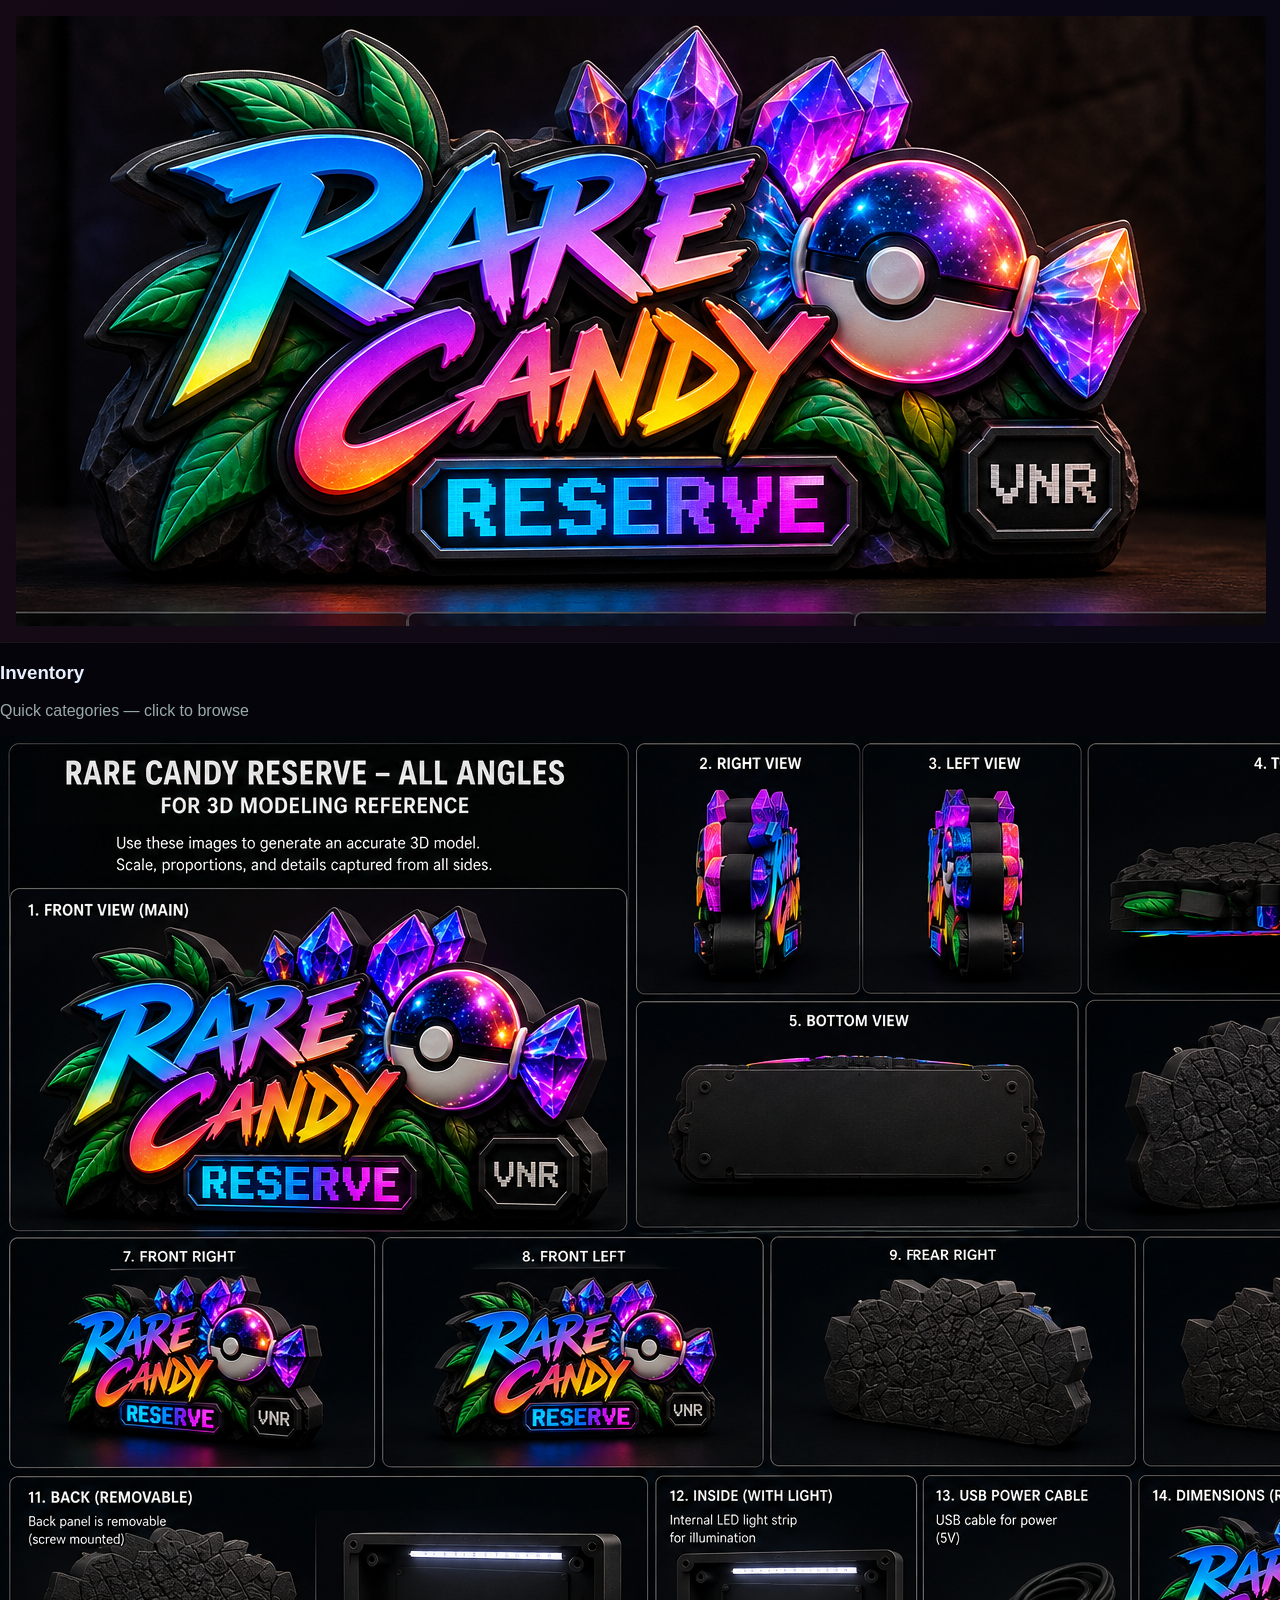
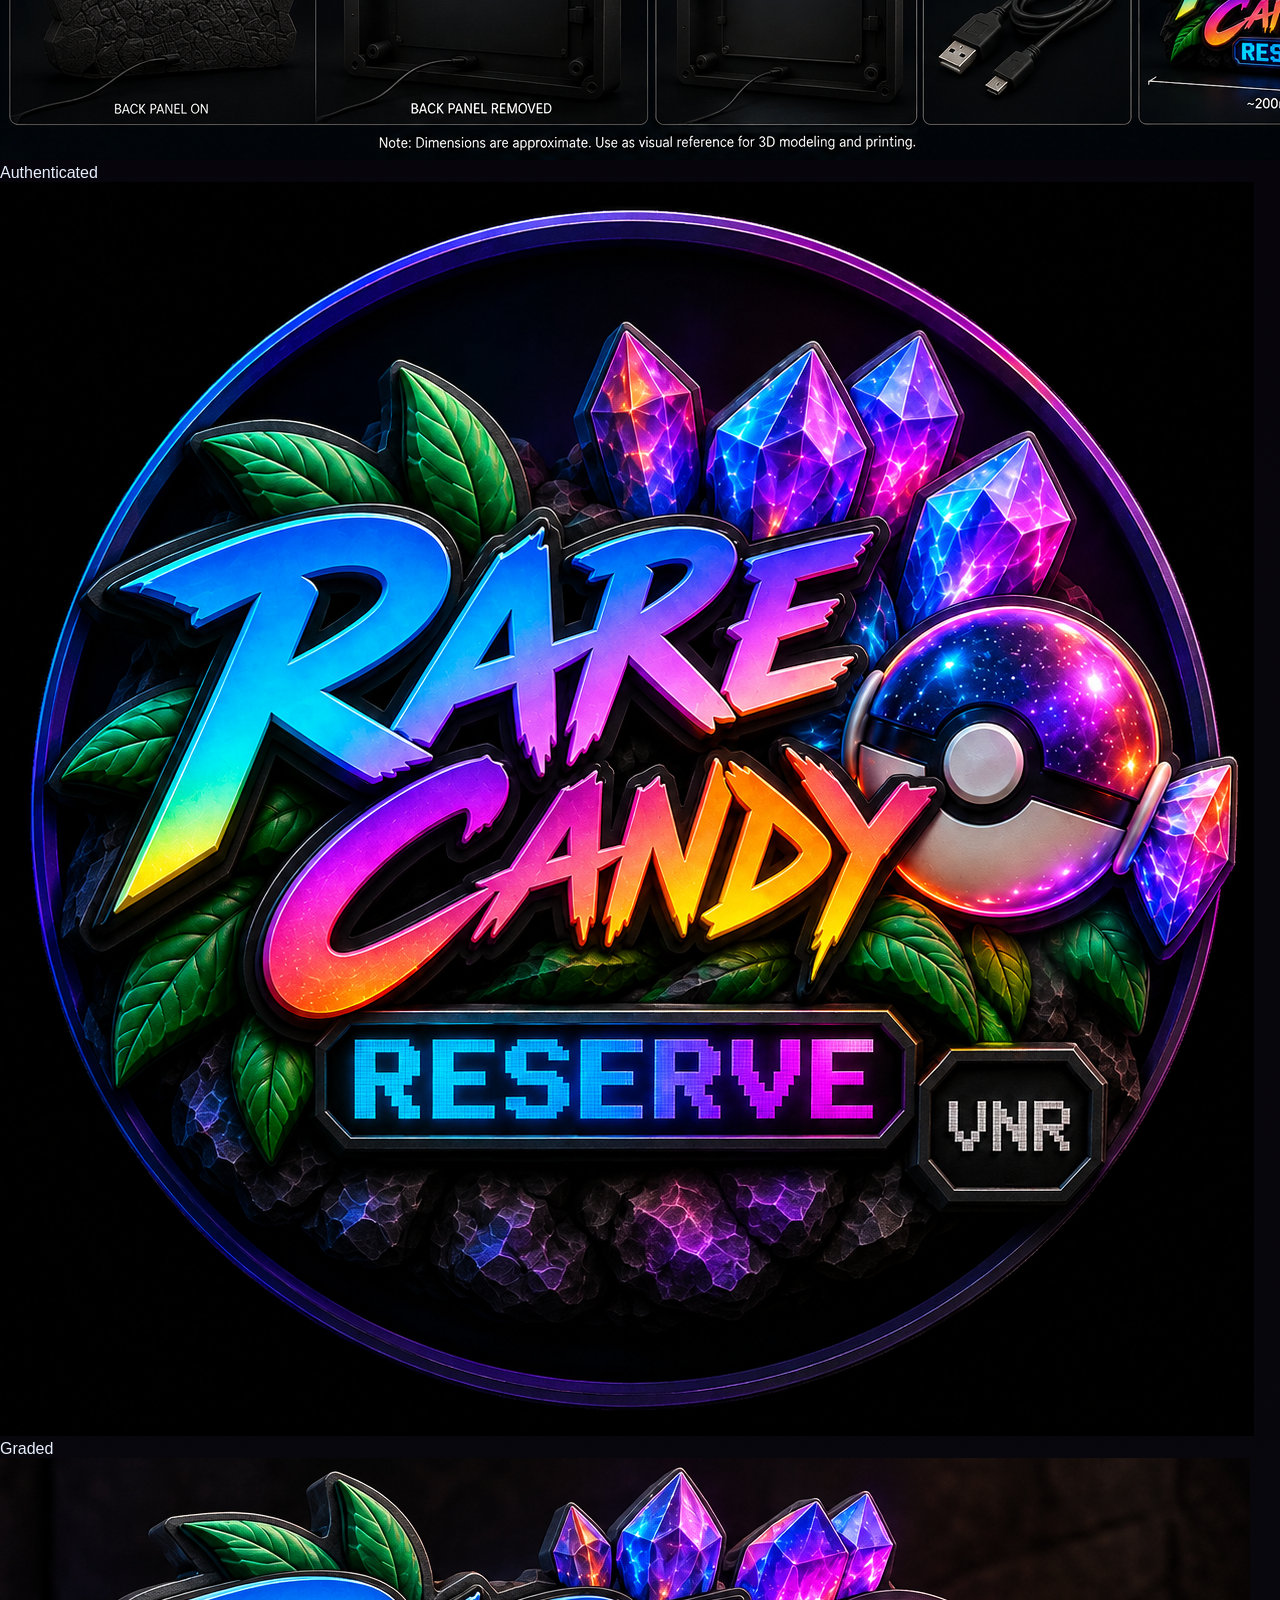
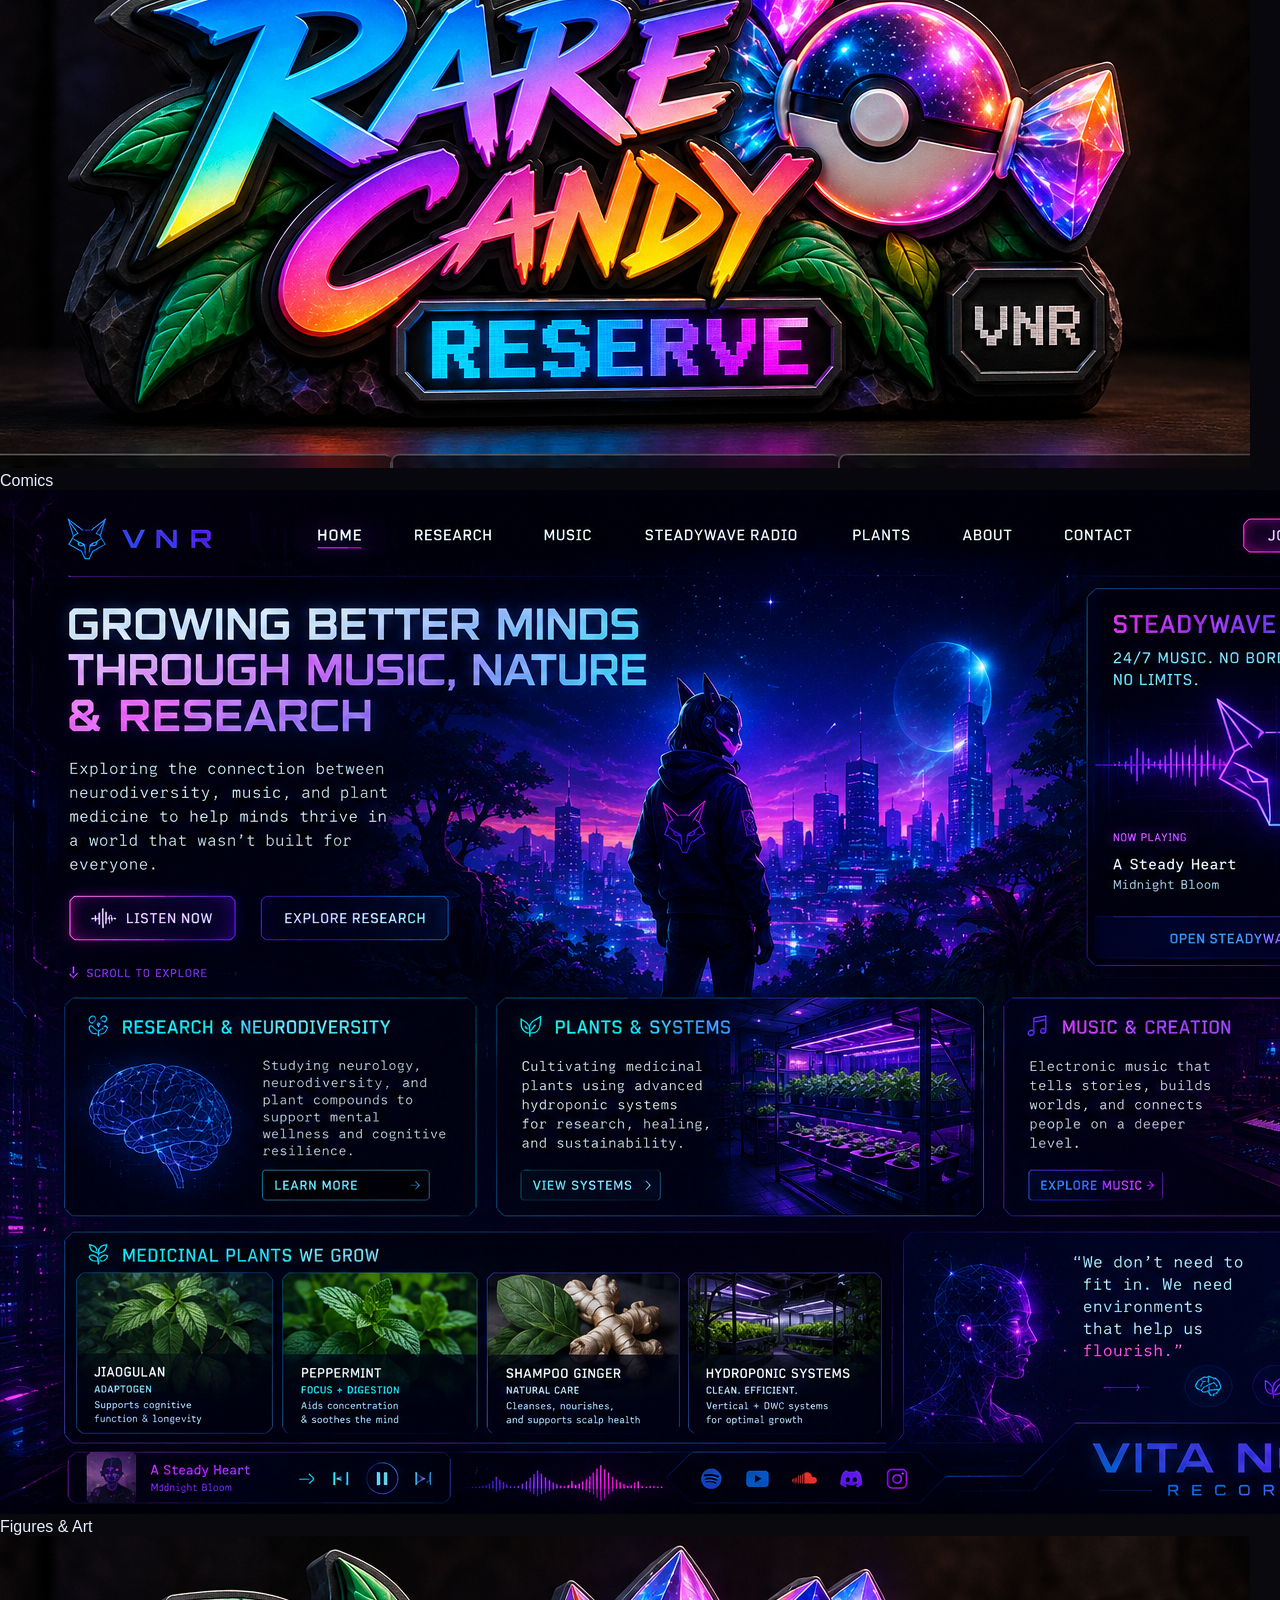
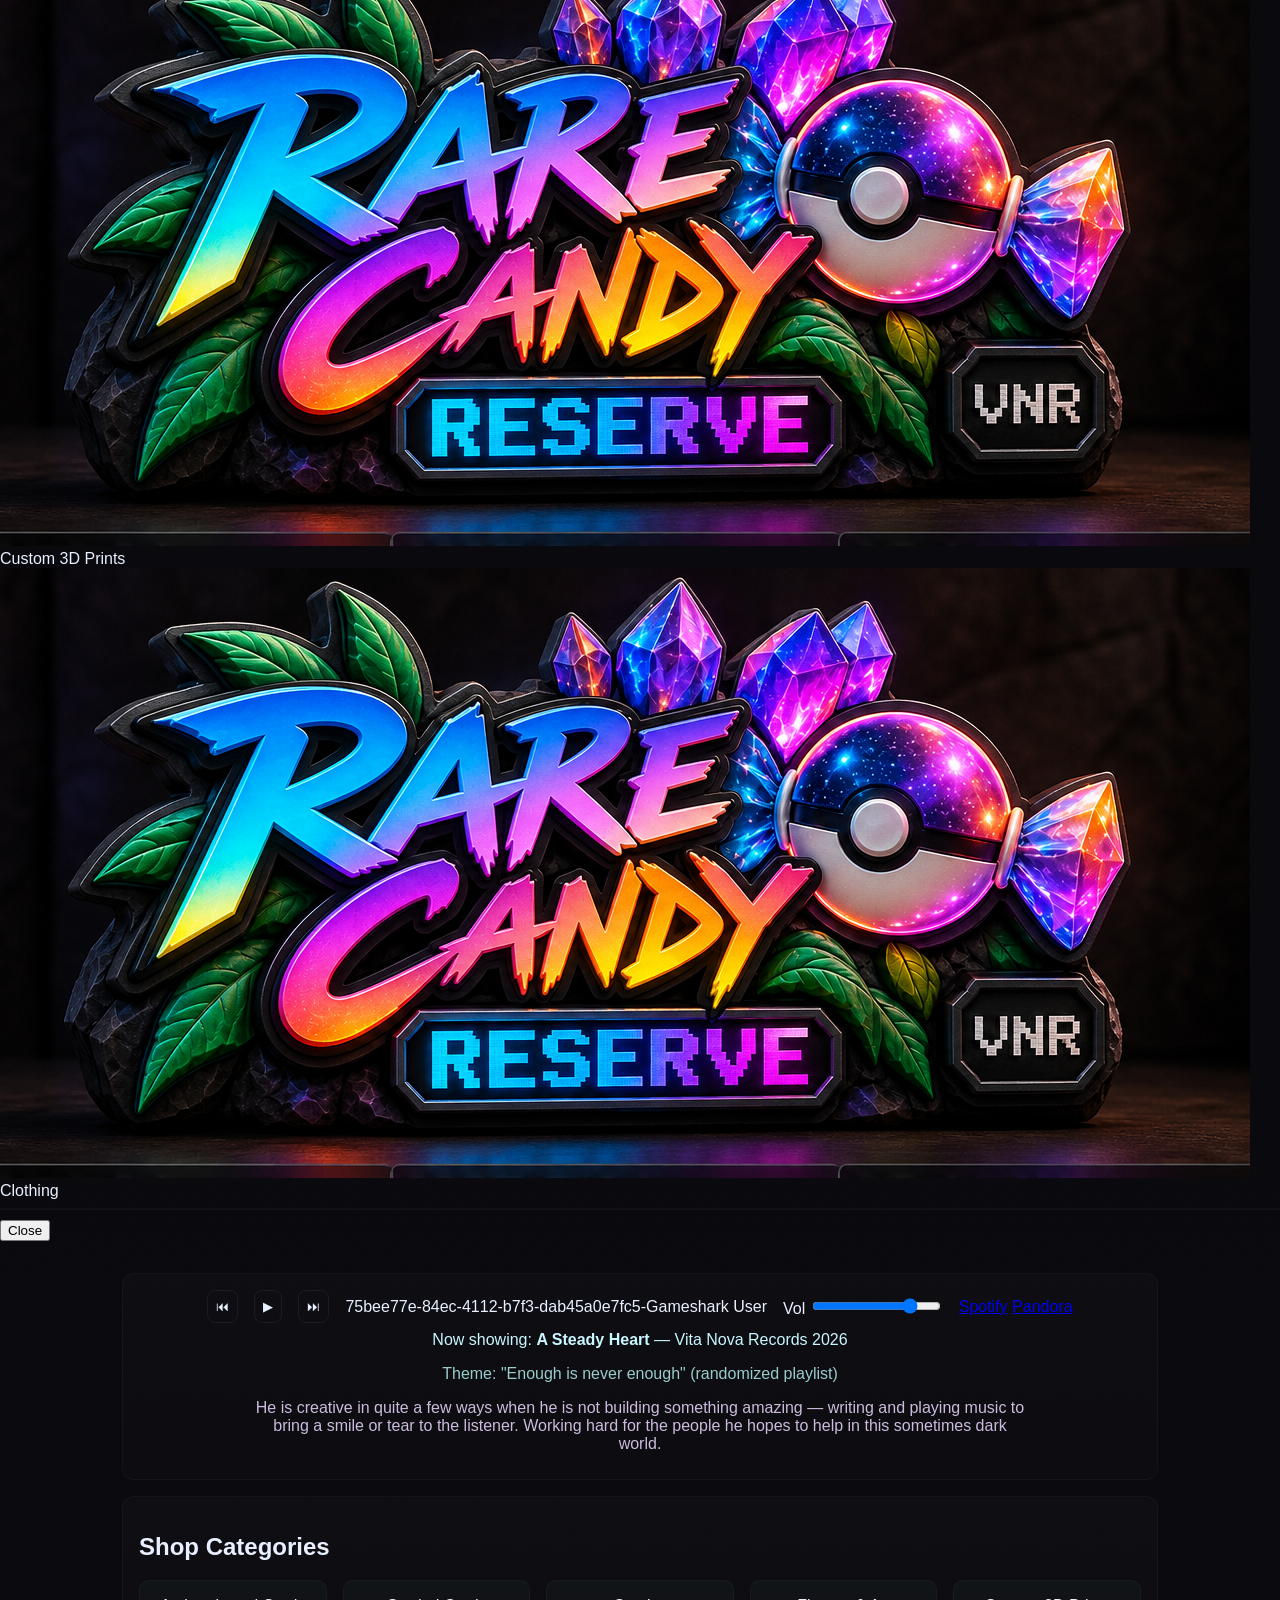
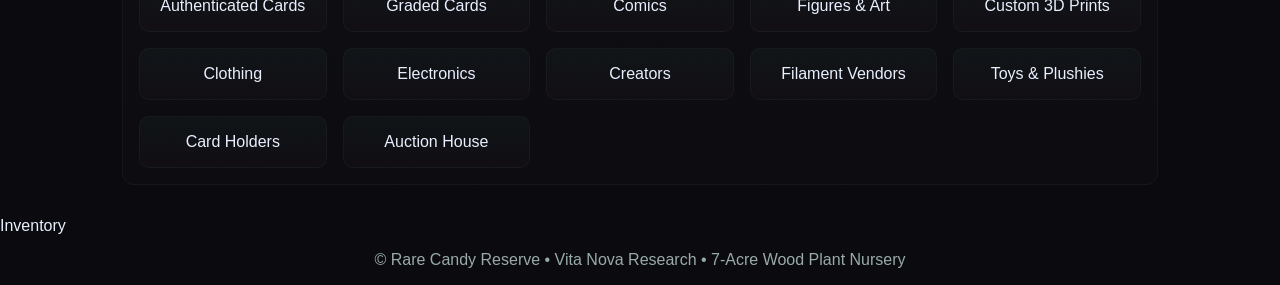
==== production-locked/index.html @ 30274543 "Separate production and dev environments with password protection STRUCTURE: - /public → Production " ====
<!doctype html>
<html>
<head>
  <meta charset="utf-8">
  <meta name="viewport" content="width=device-width,initial-scale=1">
  <title>Rare Candy Reserve</title>
  <link rel="stylesheet" href="/css/styles.css">
</head>
<body>
  <header>
    <img class="banner" src="/images/a75ab98a-c055-41bf-a08e-fecf8aa1abee-Rare_Candy_Reserve_LOGO.png" alt="banner">
    <div class="header-row">
      <button class="inv-toggle" id="invToggle">☰</button>
      <img class="logo" src="/images/a75ab98a-c055-41bf-a08e-fecf8aa1abee-Rare_Candy_Reserve_LOGO.png" alt="logo">
      <nav>
        <a href="/">Home</a>
        <a href="/products.html">Products</a>
        <a href="/music.html">Music</a>
        <a href="/submit.html">Submit</a>
        <a href="/auction.html">Auction House</a>
      </nav>
    </div>
  </header>

  <!-- Inventory Drawer -->
  <aside class="inv-drawer" id="invDrawer" aria-hidden="true">
    <h3>Inventory</h3>
    <p style="color:#9aa;margin-top:0">Quick categories — click to browse</p>
    <div class="inv-grid">
      <div class="inv-item"><img src="/images/b8409556-b488-456b-b63f-2fbba1039b8f-049a0d2b-37d8-4207-aa34-a57dd5098146.png" alt="Auth"><div>Authenticated</div></div>
      <div class="inv-item"><img src="/images/fd22ed70-971a-435a-bdc3-5b7d048ee5c9-Rare_candy_reserve_500kb.png" alt="Cards"><div>Graded</div></div>
      <div class="inv-item"><img src="/images/c60bf3e9-5941-49d8-a0d4-d354d3a51807-Rare_Candy_Reserve_LOGO.png" alt="Comics"><div>Comics</div></div>
      <div class="inv-item"><img src="/images/dc9abfcb-eb16-4161-9792-5bff73e42560-VNR_website_design.png" alt="Figures"><div>Figures & Art</div></div>
      <div class="inv-item"><img src="/images/logo.png" alt="3D"><div>Custom 3D Prints</div></div>
      <div class="inv-item"><img src="/images/logo.png" alt="Clothing"><div>Clothing</div></div>
    </div>
    <hr style="border-color:rgba(255,255,255,0.03)">
    <div style="margin-top:0.6rem"><button class="button-ghost" id="closeInv">Close</button></div>
  </aside>

  <main class="container">
    <section class="card">
      <div class="player">
        <button id="prevBtn">⏮</button>
        <button id="playBtn">▶</button>
        <button id="nextBtn">⏭</button>
        <div class="title" id="trackInfo">Loading...</div>
        <label>Vol <input id="vol" type="range" min="0" max="1" step="0.01" value="0.8"></label>
        <div class="socials">
          <a class="spotify" href="https://open.spotify.com/artist/5Yu8YngzEdVTot78vdFgnB?si=Mqjo7Sk_QTSaHr73mWOELQ" target="_blank">Spotify</a>
          <a class="pandora" href="https://www.pandora.com/artist/a-steady-heart/ARpnXxfJ9zZrbK6" target="_blank">Pandora</a>
        </div>
      </div>
      <p style="text-align:center;margin-top:0.5rem;color:#c9f7ff">Now showing: <strong>A Steady Heart</strong> — Vita Nova Records 2026</p>
      <p style="text-align:center;color:#9cc">Theme: "Enough is never enough" (randomized playlist)</p>
      <p style="text-align:center;color:#cbd;max-width:780px;margin:0.6rem auto">He is creative in quite a few ways when he is not building something amazing — writing and playing music to bring a smile or tear to the listener. Working hard for the people he hopes to help in this sometimes dark world.</p>
    </section>

    <section class="card">
      <h2>Shop Categories</h2>
      <div class="grid">
        <div class="cat">Authenticated Cards</div>
        <div class="cat">Graded Cards</div>
        <div class="cat">Comics</div>
        <div class="cat">Figures & Art</div>
        <div class="cat">Custom 3D Prints</div>
        <div class="cat">Clothing</div>
        <div class="cat">Electronics</div>
        <div class="cat">Creators</div>
        <div class="cat">Filament Vendors</div>
        <div class="cat">Toys & Plushies</div>
        <div class="cat">Card Holders</div>
        <div class="cat">Auction House</div>
      </div>
    </section>

  </main>
  <div class="hud neon-outline">Inventory</div>
  <footer class="footer">© Rare Candy Reserve • Vita Nova Research • 7-Acre Wood Plant Nursery</footer>

<script>
// Player + playlist control (randomized)
(async function(){
  try{
    const resp = await fetch('/music/playlist.json');
    const list = await resp.json();
    if(!list || list.length===0){ document.getElementById('trackInfo').textContent='No tracks found'; return }
    // shuffle
    for (let i = list.length - 1; i > 0; i--) { const j = Math.floor(Math.random() * (i + 1)); [list[i], list[j]] = [list[j], list[i]] }
    let idx = 0; const audio = new Audio(list[0].file);
    const info = document.getElementById('trackInfo'); const playBtn = document.getElementById('playBtn'); const prevBtn = document.getElementById('prevBtn'); const nextBtn = document.getElementById('nextBtn'); const vol = document.getElementById('vol');
    function update(){ info.textContent = list[idx].title; audio.src = list[idx].file }
    update(); audio.volume = parseFloat(vol.value||0.8);
    playBtn.addEventListener('click', ()=> { if(audio.paused) { audio.play(); playBtn.textContent='⏸' } else { audio.pause(); playBtn.textContent='▶' } })
    prevBtn.addEventListener('click', ()=>{ idx = (idx-1+list.length)%list.length; update(); audio.play(); playBtn.textContent='⏸' })
    nextBtn.addEventListener('click', ()=>{ idx = (idx+1)%list.length; update(); audio.play(); playBtn.textContent='⏸' })
    vol.addEventListener('input', ()=>{ audio.volume = parseFloat(vol.value) })
    audio.addEventListener('ended', ()=>{ idx = (idx+1)%list.length; update(); audio.play() })
  } catch(e){ console.error(e); document.getElementById('trackInfo').textContent='Player error' }
})();

// Inventory drawer toggle
const invToggle = document.getElementById('invToggle'); const invDrawer = document.getElementById('invDrawer'); const closeInv = document.getElementById('closeInv');
invToggle.addEventListener('click', ()=>{ const open = invDrawer.classList.toggle('open'); invDrawer.setAttribute('aria-hidden', (!open).toString()) })
if (closeInv) closeInv.addEventListener('click', ()=>{ invDrawer.classList.remove('open'); invDrawer.setAttribute('aria-hidden','true') })

// Simple keyboard shortcut: I to toggle
document.addEventListener('keydown', (e)=>{ if(e.key.toLowerCase()==='i'){ invDrawer.classList.toggle('open') } })
</script>
</body>
</html>
---- css/styles.css ----
﻿:root{--bg:#0b0b0f;--card:#0f0f16;--accent1:#ff6bcb;--accent2:#6b6bff;--accent3:#6bffdf}
*{box-sizing:border-box}
body{font-family:Segoe UI,Arial,Helvetica,sans-serif;margin:0;background:linear-gradient(180deg,#05030a, #0b0b0f);color:#e8f0ff}
header{display:flex;align-items:center;gap:1rem;padding:1rem;background:linear-gradient(90deg, rgba(255,107,203,0.06), rgba(107,107,255,0.04));border-bottom:1px solid rgba(255,255,255,0.03)}
header img.logo{height:84px}
nav{margin-left:auto}
nav a{color:var(--accent2);text-decoration:none;margin-left:1rem;padding:0.25rem 0.5rem;border-radius:8px}
.hero{padding:2rem;text-align:center;background:linear-gradient(135deg, rgba(107,107,255,0.06), rgba(255,107,203,0.04));border-radius:12px;margin:1rem}
h1{font-size:2.2rem;color:#ffd6ff;text-shadow:0 4px 18px rgba(107,0,255,0.18)}
section.card{background:linear-gradient(180deg, rgba(255,255,255,0.02), rgba(255,255,255,0.01));border:1px solid rgba(255,255,255,0.03);padding:1rem;border-radius:12px;margin:1rem}
.container{max-width:1100px;margin:0 auto;padding:1rem}
.grid{display:grid;grid-template-columns:repeat(auto-fit,minmax(180px,1fr));gap:1rem}
.cat{background:linear-gradient(180deg, rgba(107,255,223,0.03), rgba(255,107,203,0.02));padding:1rem;border-radius:10px;text-align:center;border:1px solid rgba(255,255,255,0.03)}
.buy-button{display:inline-block;padding:0.6rem 1rem;background:linear-gradient(90deg,var(--accent1),var(--accent2));color:#071022;border-radius:10px;text-decoration:none;font-weight:700}
.player{display:flex;align-items:center;gap:1rem;justify-content:center}
.player button{background:transparent;border:1px solid rgba(255,255,255,0.06);color:#e8f0ff;padding:0.5rem;border-radius:8px}
.player .title{min-width:260px}
.footer{padding:1rem;text-align:center;color:#9aa}
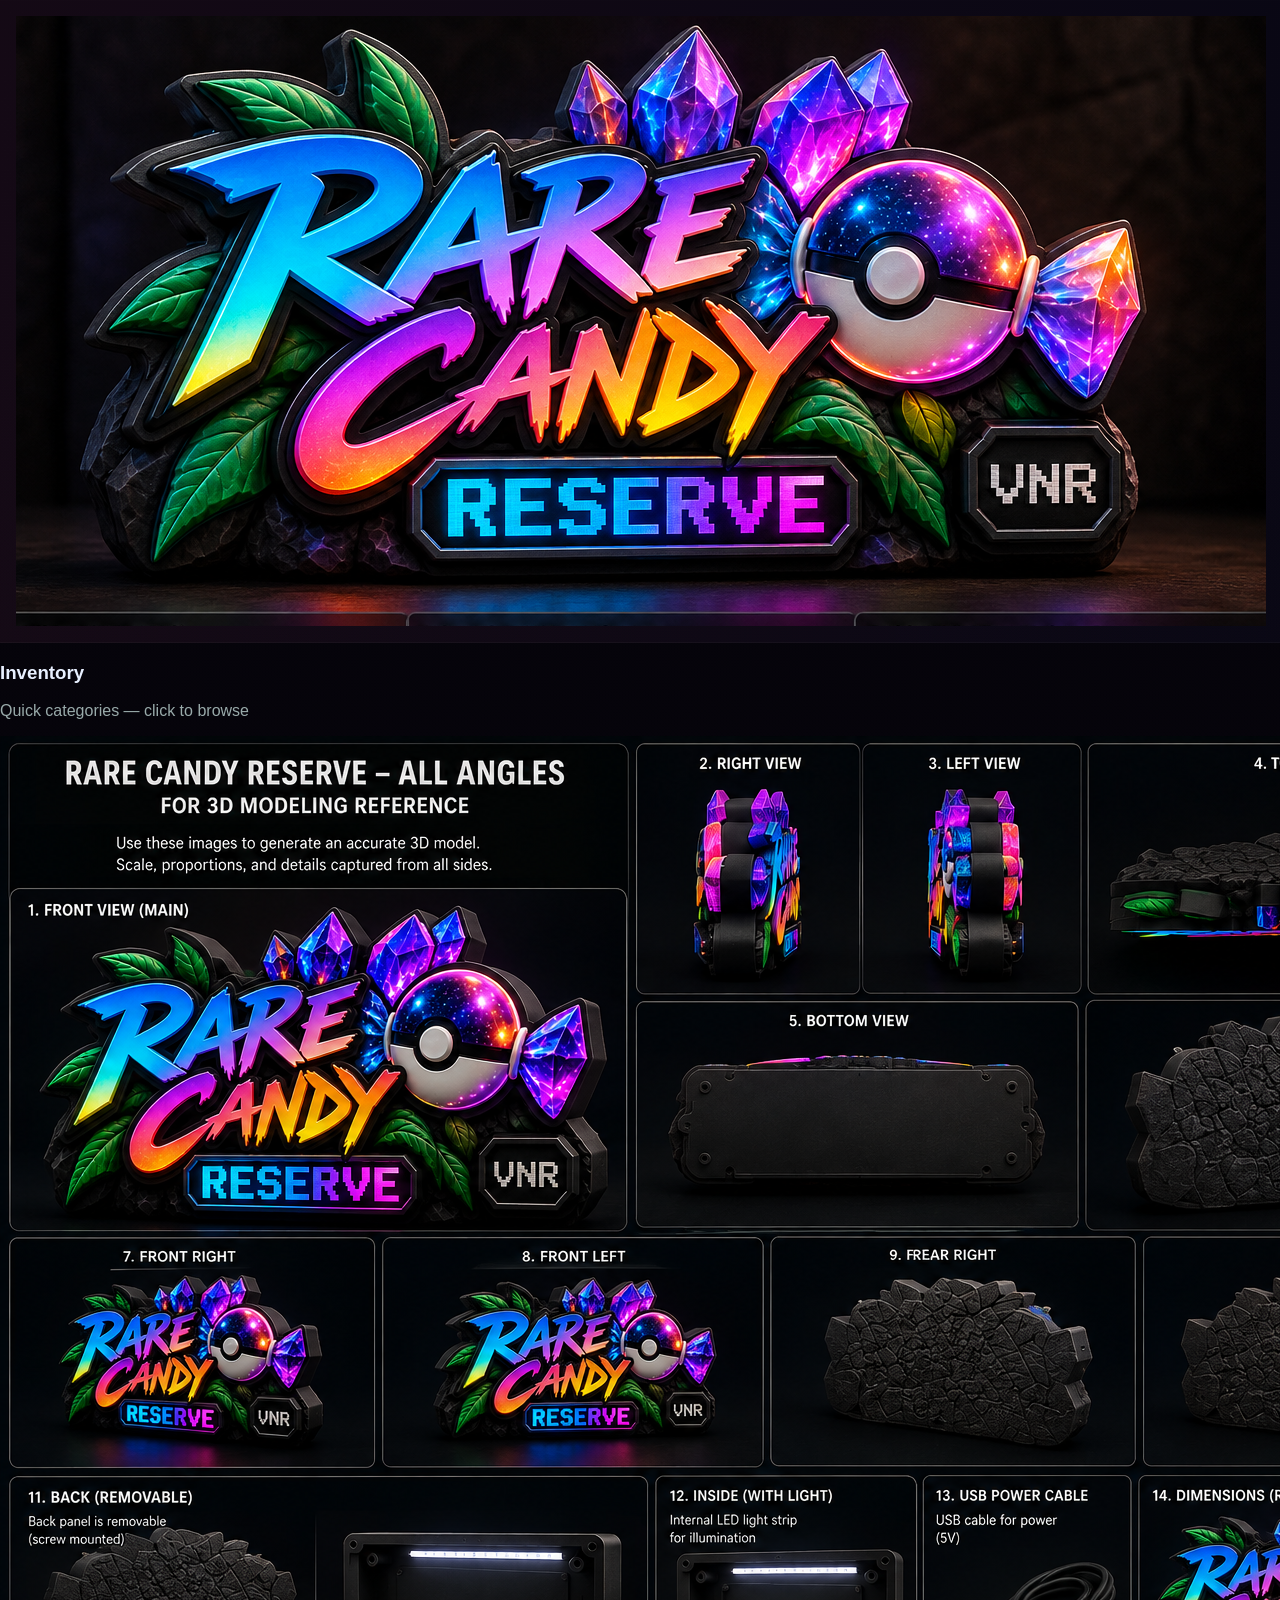
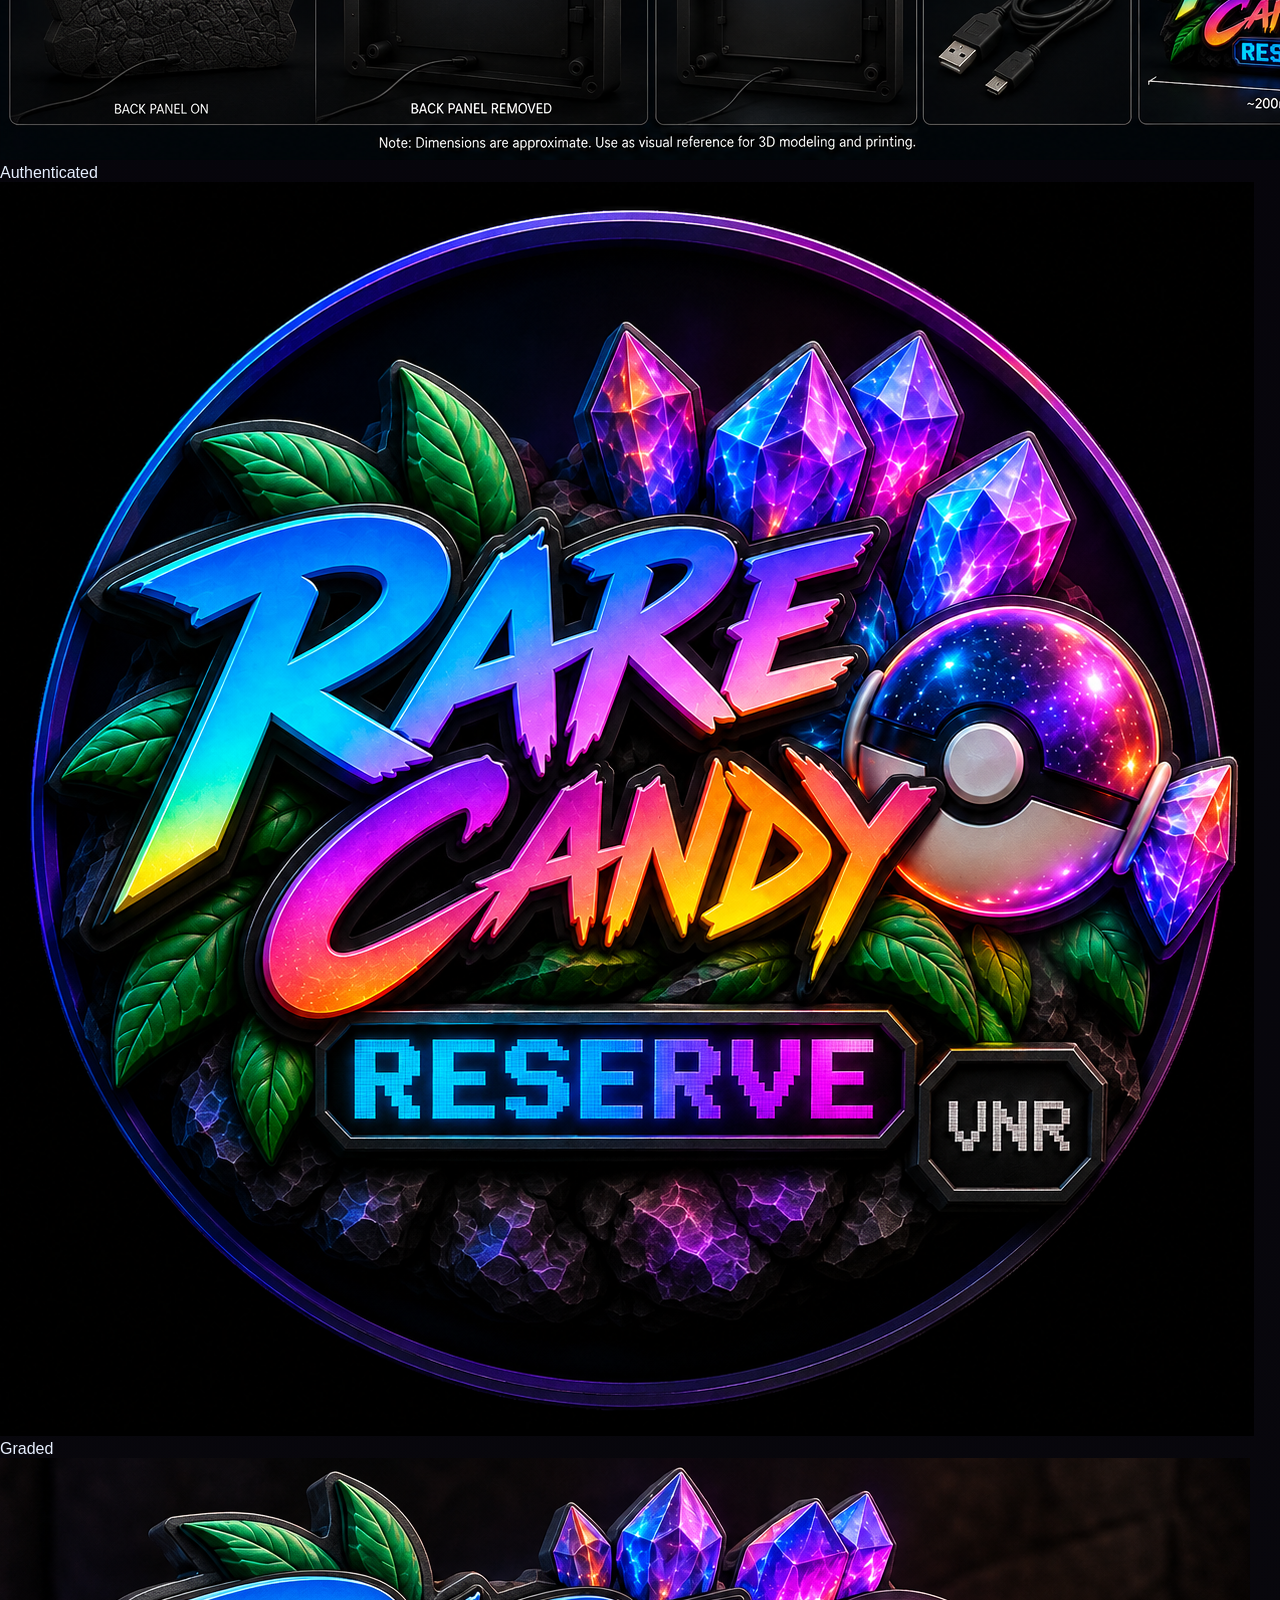
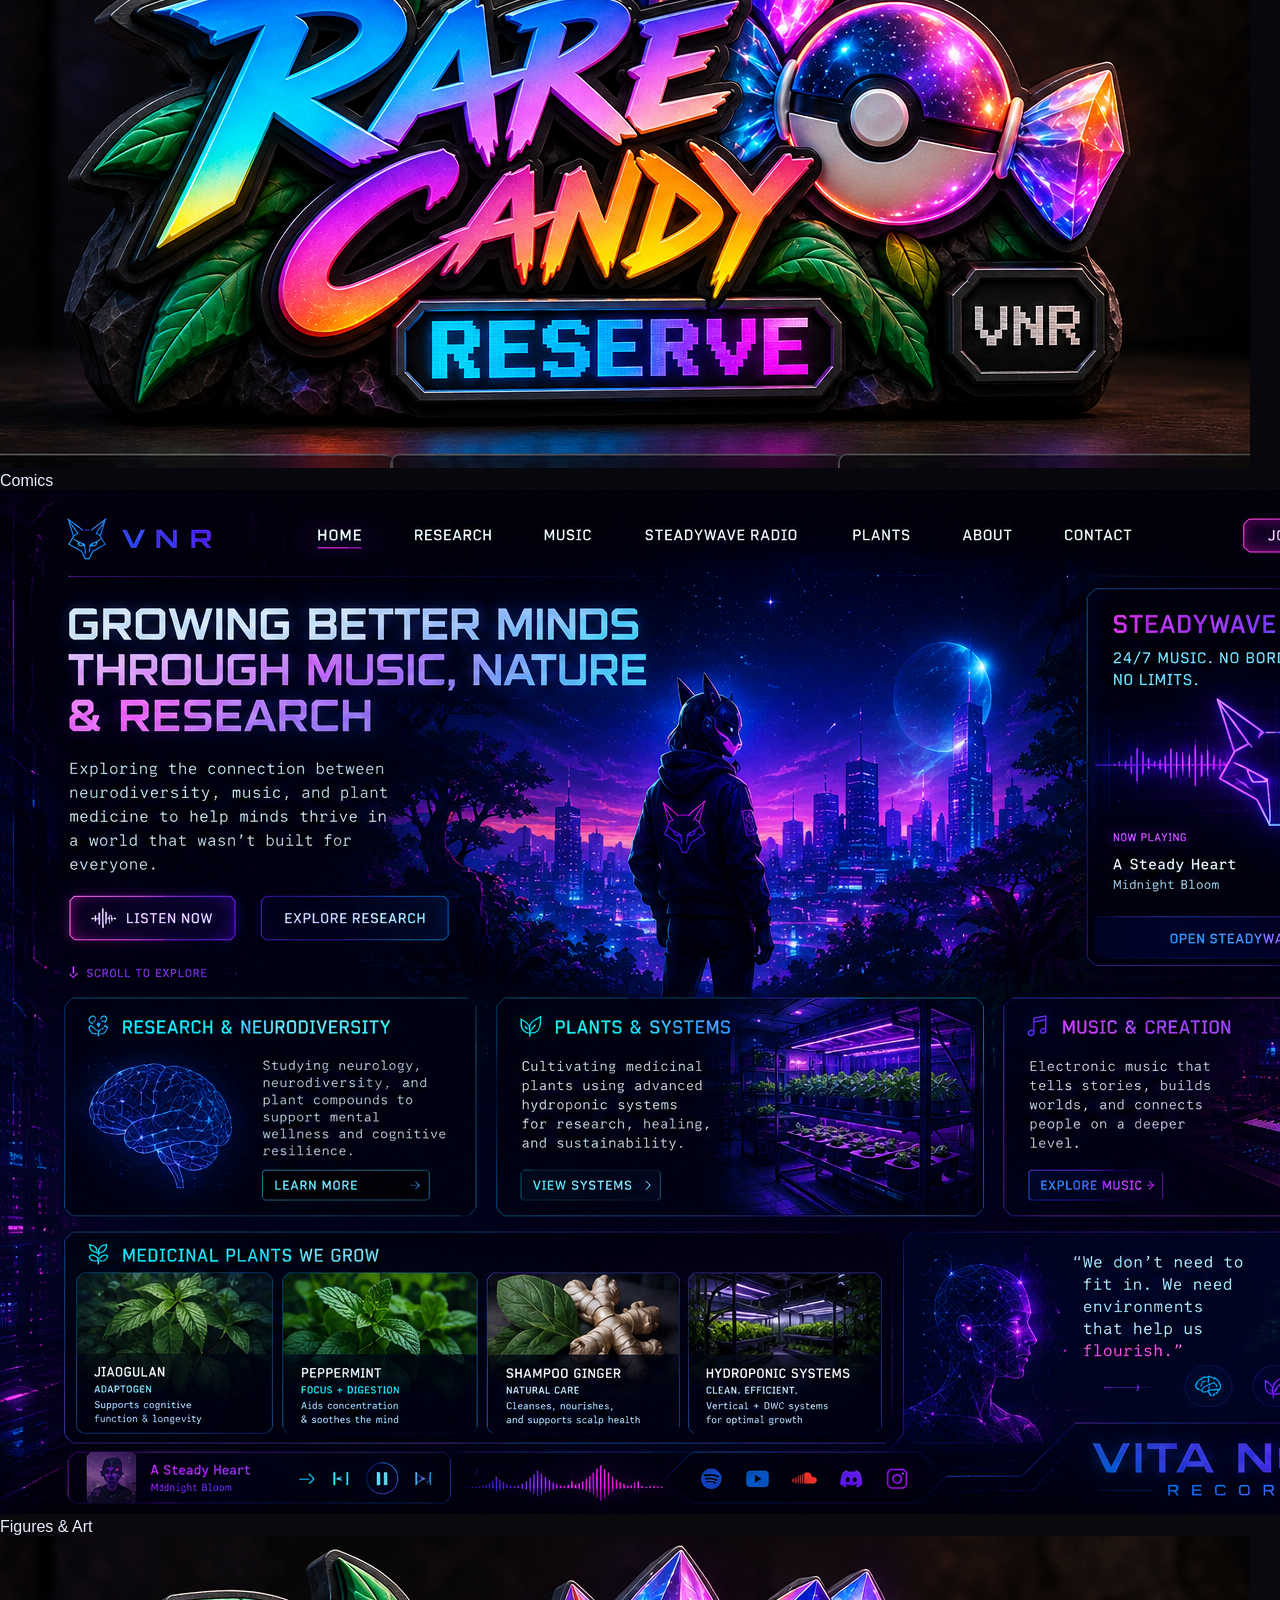
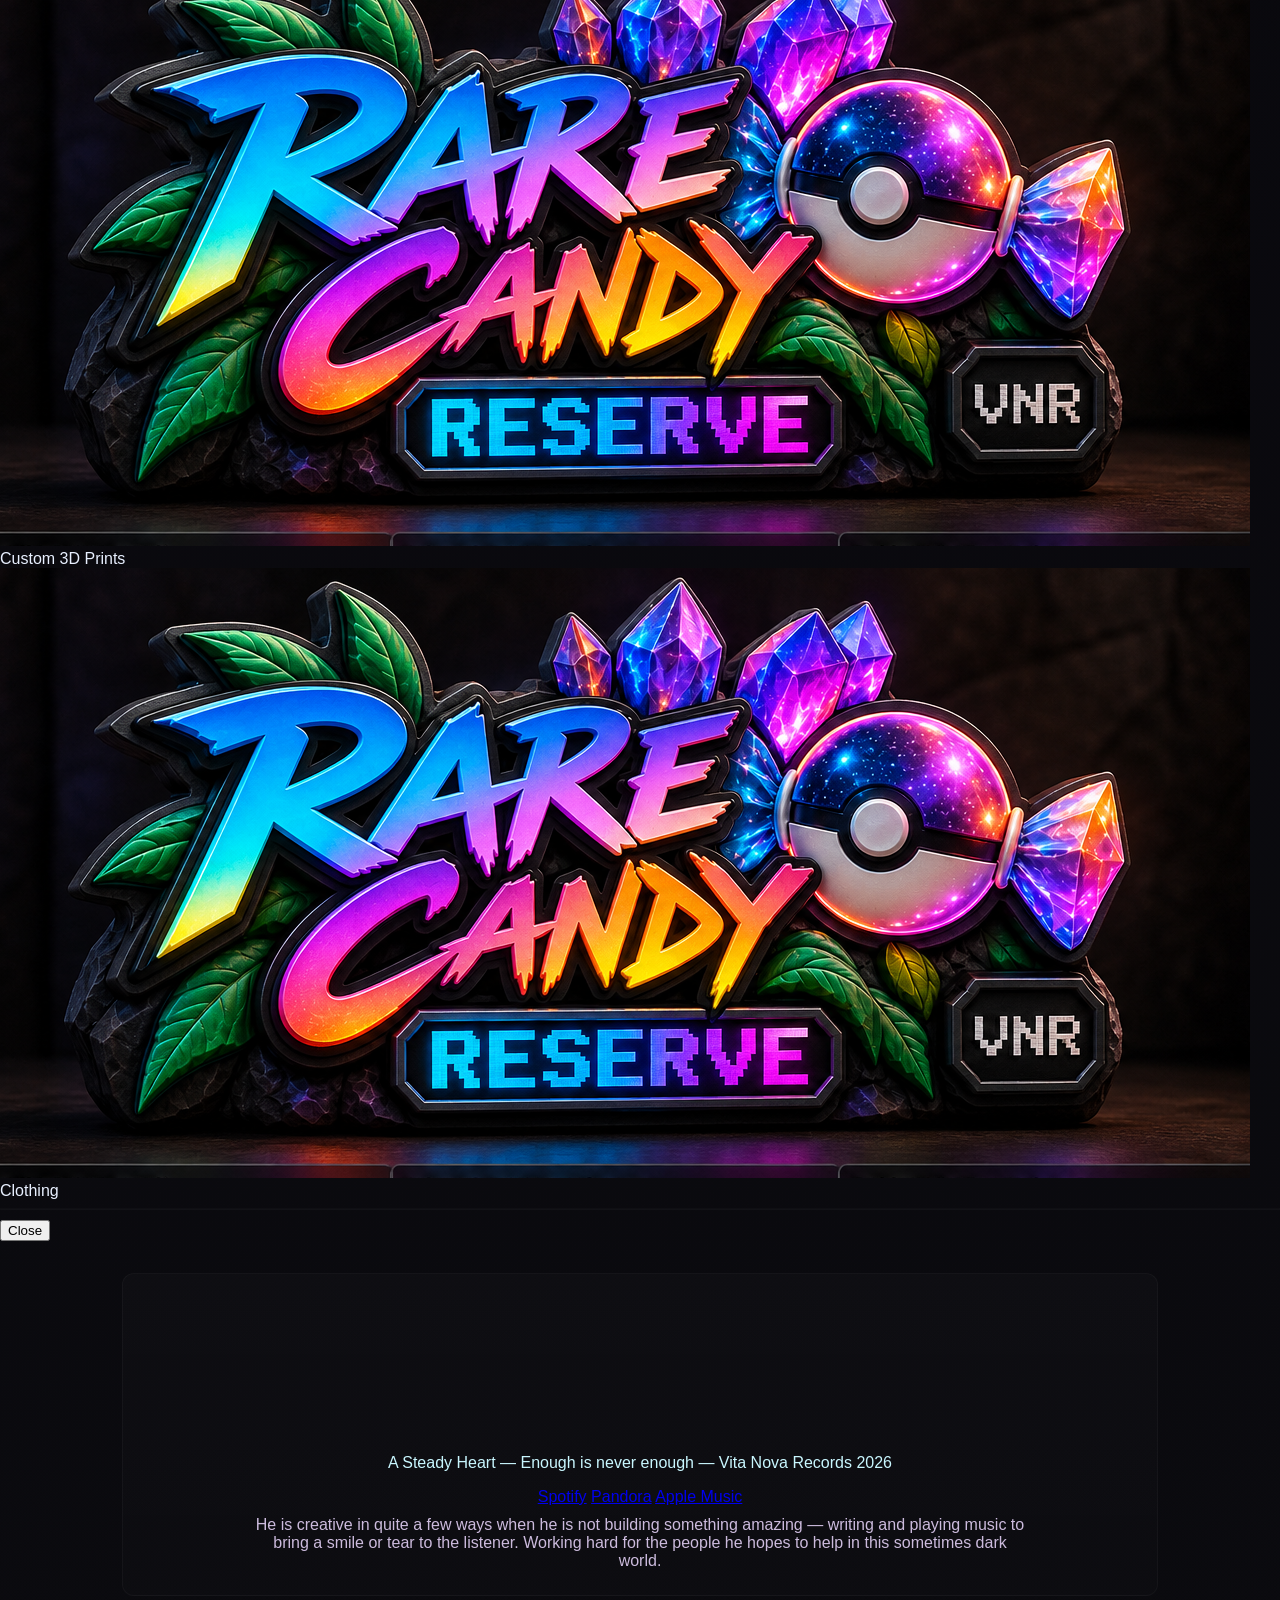
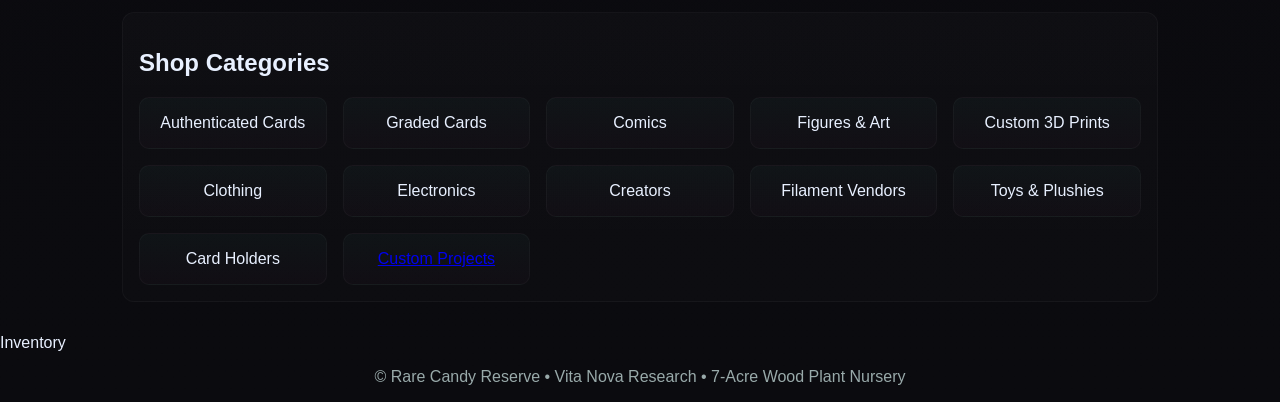
==== commit 041e6f7a: "Fix production music and add protected dev editor - Embed the provided Spotify track and show artist" ====
--- a/production-locked/index.html
+++ b/production-locked/index.html
@@ -16,8 +16,7 @@
         <a href="/">Home</a>
         <a href="/products.html">Products</a>
         <a href="/music.html">Music</a>
-        <a href="/submit.html">Submit</a>
-        <a href="/auction.html">Auction House</a>
+        <a href="/submit.html">Custom Projects</a>
       </nav>
     </div>
   </header>
@@ -40,19 +39,24 @@
 
   <main class="container">
     <section class="card">
-      <div class="player">
-        <button id="prevBtn">⏮</button>
-        <button id="playBtn">▶</button>
-        <button id="nextBtn">⏭</button>
-        <div class="title" id="trackInfo">Loading...</div>
-        <label>Vol <input id="vol" type="range" min="0" max="1" step="0.01" value="0.8"></label>
+      <div style="text-align:center">
+        <iframe
+          id="spotifyPlayer"
+          style="border-radius:12px;max-width:100%"
+          src="https://open.spotify.com/embed/track/5BYgK8ezleNqwQz4RiAleA?utm_source=generator"
+          width="50%"
+          height="152"
+          frameborder="0"
+          allow="autoplay; clipboard-write; encrypted-media; fullscreen; picture-in-picture"
+          loading="lazy"
+          title="A Steady Heart on Spotify"></iframe>
+        <p style="margin-top:0.5rem;color:#c9f7ff">A Steady Heart — <span id="trackInfo">Enough is never enough</span> — Vita Nova Records 2026</p>
         <div class="socials">
-          <a class="spotify" href="https://open.spotify.com/artist/5Yu8YngzEdVTot78vdFgnB?si=Mqjo7Sk_QTSaHr73mWOELQ" target="_blank">Spotify</a>
-          <a class="pandora" href="https://www.pandora.com/artist/a-steady-heart/ARpnXxfJ9zZrbK6" target="_blank">Pandora</a>
+          <a class="spotify" href="https://open.spotify.com/artist/5Yu8YngzEdVTot78vdFgnB?si=Mqjo7Sk_QTSaHr73mWOELQ" target="_blank" rel="noopener">Spotify</a>
+          <a class="pandora" href="https://www.pandora.com/artist/a-steady-heart/ARpnXxfJ9zZrbK6" target="_blank" rel="noopener">Pandora</a>
+          <a class="apple" href="https://music.apple.com/us/artist/a-steady-heart/1870402975" target="_blank" rel="noopener">Apple Music</a>
         </div>
       </div>
-      <p style="text-align:center;margin-top:0.5rem;color:#c9f7ff">Now showing: <strong>A Steady Heart</strong> — Vita Nova Records 2026</p>
-      <p style="text-align:center;color:#9cc">Theme: "Enough is never enough" (randomized playlist)</p>
       <p style="text-align:center;color:#cbd;max-width:780px;margin:0.6rem auto">He is creative in quite a few ways when he is not building something amazing — writing and playing music to bring a smile or tear to the listener. Working hard for the people he hopes to help in this sometimes dark world.</p>
     </section>
 
@@ -70,7 +74,7 @@
         <div class="cat">Filament Vendors</div>
         <div class="cat">Toys & Plushies</div>
         <div class="cat">Card Holders</div>
-        <div class="cat">Auction House</div>
+        <div class="cat"><a href="/submit.html">Custom Projects</a></div>
       </div>
     </section>
 
@@ -79,26 +83,6 @@
   <footer class="footer">© Rare Candy Reserve • Vita Nova Research • 7-Acre Wood Plant Nursery</footer>
 
 <script>
-// Player + playlist control (randomized)
-(async function(){
-  try{
-    const resp = await fetch('/music/playlist.json');
-    const list = await resp.json();
-    if(!list || list.length===0){ document.getElementById('trackInfo').textContent='No tracks found'; return }
-    // shuffle
-    for (let i = list.length - 1; i > 0; i--) { const j = Math.floor(Math.random() * (i + 1)); [list[i], list[j]] = [list[j], list[i]] }
-    let idx = 0; const audio = new Audio(list[0].file);
-    const info = document.getElementById('trackInfo'); const playBtn = document.getElementById('playBtn'); const prevBtn = document.getElementById('prevBtn'); const nextBtn = document.getElementById('nextBtn'); const vol = document.getElementById('vol');
-    function update(){ info.textContent = list[idx].title; audio.src = list[idx].file }
-    update(); audio.volume = parseFloat(vol.value||0.8);
-    playBtn.addEventListener('click', ()=> { if(audio.paused) { audio.play(); playBtn.textContent='⏸' } else { audio.pause(); playBtn.textContent='▶' } })
-    prevBtn.addEventListener('click', ()=>{ idx = (idx-1+list.length)%list.length; update(); audio.play(); playBtn.textContent='⏸' })
-    nextBtn.addEventListener('click', ()=>{ idx = (idx+1)%list.length; update(); audio.play(); playBtn.textContent='⏸' })
-    vol.addEventListener('input', ()=>{ audio.volume = parseFloat(vol.value) })
-    audio.addEventListener('ended', ()=>{ idx = (idx+1)%list.length; update(); audio.play() })
-  } catch(e){ console.error(e); document.getElementById('trackInfo').textContent='Player error' }
-})();
-
 // Inventory drawer toggle
 const invToggle = document.getElementById('invToggle'); const invDrawer = document.getElementById('invDrawer'); const closeInv = document.getElementById('closeInv');
 invToggle.addEventListener('click', ()=>{ const open = invDrawer.classList.toggle('open'); invDrawer.setAttribute('aria-hidden', (!open).toString()) })
